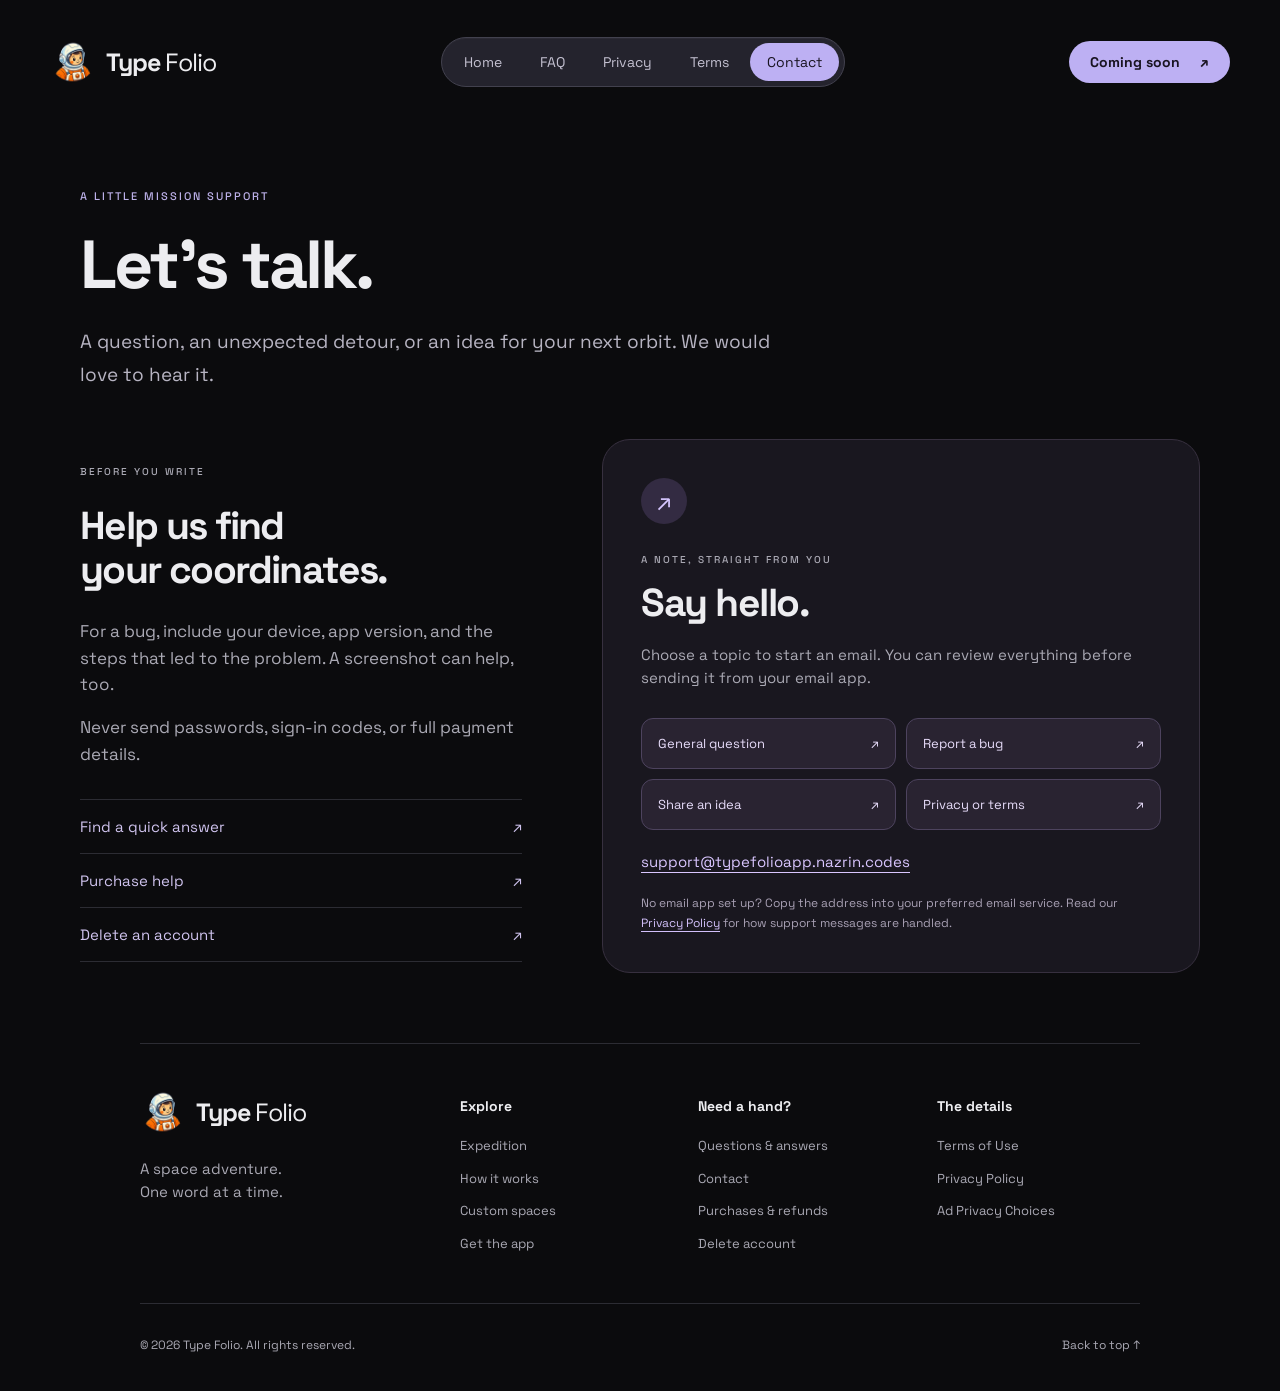
==== contact/index.html @ df559424 "Initial release." ====
<!doctype html><html lang="en"><head><meta charset="utf-8"><meta name="viewport" content="width=device-width, initial-scale=1"><meta name="theme-color" content="#0b0b0d"><meta name="color-scheme" content="dark"><meta name="description" content="Get help with Type Folio. Questions, feedback, account help, and purchase support."><title>Contact — Type Folio</title><link rel="icon" type="image/png" href="../favicon.png"><link rel="apple-touch-icon" href="../assets/apple-touch-icon.png"><link rel="stylesheet" href="../styles.css"><link rel="stylesheet" href="../site-pages.css"><script src="../script.js" defer></script></head><body class="reading-page" id="top"><a class="skip-link" href="#main">Skip to content</a><div class="header-shell"><header class="site-header container">
<a class="brand" href="../index.html" aria-label="Type Folio home"><img src="../assets/icon.webp" width="46" height="46" alt=""><span>Type <b>Folio</b></span></a>
<button class="menu-toggle" type="button" aria-expanded="false" aria-controls="main-nav" aria-label="Open navigation"><span></span><span></span></button>
<nav class="main-nav" id="main-nav" aria-label="Main navigation"><a href="../index.html">Home</a><a href="../faq/">FAQ</a><a href="../privacy/">Privacy</a><a href="../terms/">Terms</a><a href="../contact/" class="active" aria-current="page">Contact</a></nav>
<a class="button header-cta" href="../index.html#download">Coming soon <span aria-hidden="true">↗</span></a>
</header></div>
<main class="container reading-main" id="main"><div class="legal-intro"><p class="eyebrow">A LITTLE MISSION SUPPORT</p><h1>Let’s talk.</h1><p>A question, an unexpected detour, or an idea for your next orbit. We would love to hear it.</p></div>
<div class="contact-layout"><section class="contact-copy"><p class="eyebrow">BEFORE YOU WRITE</p><h2>Help us find <br>your coordinates.</h2><p>For a bug, include your device, app version, and the steps that led to the problem. A screenshot can help, too.</p><p>Never send passwords, sign-in codes, or full payment details.</p><div class="contact-quicklinks"><a href="../faq/">Find a quick answer <span aria-hidden="true">↗</span></a><a href="../purchases/">Purchase help <span aria-hidden="true">↗</span></a><a href="../delete-account/">Delete an account <span aria-hidden="true">↗</span></a></div></section>
<section class="contact-card" aria-labelledby="contact-title"><span class="contact-symbol" aria-hidden="true">↗</span><p class="eyebrow">A NOTE, STRAIGHT FROM YOU</p><h2 id="contact-title">Say hello.</h2><p>Choose a topic to start an email. You can review everything before sending it from your email app.</p><div class="contact-topics"><a href="mailto:support@typefolioapp.nazrin.codes?subject=Type%20Folio%20support">General question <span aria-hidden="true">↗</span></a><a href="mailto:support@typefolioapp.nazrin.codes?subject=Type%20Folio%20bug%20report&amp;body=Device%3A%20%0AApp%20version%3A%20%0AWhat%20happened%3A%20">Report a bug <span aria-hidden="true">↗</span></a><a href="mailto:support@typefolioapp.nazrin.codes?subject=An%20idea%20for%20Type%20Folio">Share an idea <span aria-hidden="true">↗</span></a><a href="mailto:support@typefolioapp.nazrin.codes?subject=Type%20Folio%20privacy%20request">Privacy or terms <span aria-hidden="true">↗</span></a></div><p class="contact-email"><a href="mailto:support@typefolioapp.nazrin.codes">support@typefolioapp.nazrin.codes</a></p><p class="contact-note">No email app set up? Copy the address into your preferred email service. Read our <a href="../privacy/#website">Privacy Policy</a> for how support messages are handled.</p></section></div></main><footer class="site-footer container"><div class="footer-main"><div class="footer-brand"><a class="brand" href="../index.html"><img src="../assets/icon.webp" width="42" height="42" alt=""><span>Type <b>Folio</b></span></a><p>A space adventure.<br>One word at a time.</p></div><div class="footer-links"><h2>Explore</h2><a href="../index.html#expedition">Expedition</a><a href="../index.html#how-it-works">How it works</a><a href="../index.html#custom-spaces">Custom spaces</a><a href="../index.html#download">Get the app</a></div><div class="footer-links"><h2>Need a hand?</h2><a href="../faq/">Questions & answers</a><a href="../contact/">Contact</a><a href="../purchases/">Purchases & refunds</a><a href="../delete-account/">Delete account</a></div><div class="footer-links"><h2>The details</h2><a href="../terms/">Terms of Use</a><a href="../privacy/">Privacy Policy</a><a href="../ad-privacy/">Ad Privacy Choices</a></div></div><div class="footer-bottom"><p>© <span id="year">2026</span> Type Folio. All rights reserved.</p><a href="#top">Back to top <span aria-hidden="true">↑</span></a></div></footer></body></html>
---- styles.css ----
@font-face{font-family:Space;src:url('assets/space-grotesk.ttf') format('truetype');font-weight:300 700;font-display:swap}
:root{color-scheme:dark;--bg:#0b0b0d;--panel:#141418;--text:#ededf0;--muted:#aaa9b4;--line:#2c2c33;--blue:#849cff;--lilac:#beb1f5}
*{box-sizing:border-box}html{scroll-behavior:smooth;scroll-padding-top:110px}body{margin:0;background:var(--bg);color:var(--text);font-family:Space,Arial,sans-serif;-webkit-font-smoothing:antialiased}button,a{-webkit-tap-highlight-color:transparent}a{color:inherit;text-decoration:none}button{font:inherit;color:inherit;cursor:pointer}button:focus-visible,a:focus-visible,summary:focus-visible,[tabindex="0"]:focus-visible{outline:3px solid var(--blue);outline-offset:7px}img{display:block;max-width:100%;height:auto}p,h1,h2,h3{margin:0}p{color:var(--muted);line-height:1.55}button{border:0}svg{display:block}::selection{background:#8399ff;color:#0b0b0d}.container{width:min(100% - 64px,1000px);margin-inline:auto}.site-header{position:sticky;top:0;z-index:20;background:#0b0b0deF;backdrop-filter:blur(16px);border-bottom:1px solid var(--line)}.nav{height:82px;display:flex;align-items:center;justify-content:space-between}.brand{display:inline-flex;gap:10px;align-items:center;font-size:25px;letter-spacing:-1.3px;font-weight:700}.brand img{object-fit:contain}.button{display:inline-flex;align-items:center;justify-content:center;gap:30px;background:#2c2c33;padding:13px 27px;border-radius:10px;font-size:16px;font-weight:700;transition:background .2s,transform .2s}.button:hover{background:#3a3a45;transform:translateY(-2px)}.skip-link{position:fixed;top:-80px;left:20px;padding:16px;background:var(--text);color:var(--bg);z-index:100}.skip-link:focus{top:10px}
.hero{padding-top:134px;padding-bottom:110px}.hero h1{font-size:clamp(76px,9.1vw,132px);line-height:.99;letter-spacing:-8px;font-weight:700}.hero h1 span{color:var(--lilac)}.hero-bottom{margin-top:52px;display:flex;align-items:flex-end;justify-content:space-between}.hero-bottom p{font-size:25px;line-height:1.4}.text-link{display:inline-flex;align-items:center;gap:24px;font-size:16px;font-weight:500;padding-block:12px}.text-link:hover{color:var(--lilac)}.text-link span{font-size:24px}.showcase{display:grid;grid-template-columns:1fr 1fr;gap:45px;align-items:center;min-height:780px}.showcase-copy{padding-bottom:55px;position:relative;z-index:2}.feature-tabs button{width:100%;display:flex;justify-content:space-between;padding:22px 0;border-top:1px solid #45454e;background:transparent;text-align:left;color:#8d8c98;font-size:25px;font-weight:500;transition:color .2s}.feature-tabs button:last-child{border-bottom:1px solid #45454e}.feature-tabs button span{opacity:0}.feature-tabs button[aria-selected="true"],.feature-tabs button:hover{color:var(--text)}.feature-tabs button[aria-selected="true"] span{opacity:1;color:var(--lilac)}.preview-description{font-size:18px;margin-top:30px;max-width:355px;min-height:112px}.showcase-visual{position:relative;display:flex;justify-content:flex-end;isolation:isolate}.phone{position:relative;border:3px solid #53535b;border-radius:48px;padding:7px;background:#030305;box-shadow:inset 0 0 0 2px #202024,0 25px 65px #0007;flex-shrink:0;overflow:hidden}.phone img{width:100%;border-radius:37px}.phone .island{position:absolute;top:15px;left:50%;transform:translateX(-50%);width:25%;height:24px;background:#030305;border-radius:20px}.hero-phone{width:367px;transform:rotate(3deg)}.orbit{position:absolute;width:620px;height:300px;border:1px solid #363042;border-radius:50%;z-index:-1;left:-150px;top:290px;transform:rotate(-32deg)}.orbit-two{transform:rotate(30deg);border-color:#262532}.floating-star{position:absolute;font-size:70px;color:var(--lilac);left:0;top:100px}.section-space{margin-top:175px}.eyebrow,.mini-label{font-size:12px;letter-spacing:2px;font-weight:500;color:var(--muted)}h2{font-size:clamp(48px,6.5vw,86px);line-height:1.04;letter-spacing:-4.5px;font-weight:700}.intro h2{margin-top:27px}.large-copy{font-size:27px;line-height:1.5;max-width:860px;margin-top:36px}.giant-type{font-size:clamp(85px,12vw,166px);font-weight:700;line-height:.95;letter-spacing:-10px;position:relative;padding:135px 0 80px;color:#ededf0}.giant-type span{display:block;color:#38383f}.giant-type img{position:absolute;width:660px;top:55px;right:-75px;transform:rotate(-9deg);pointer-events:none}.section-heading{display:flex;justify-content:space-between;align-items:flex-end;gap:30px;margin-bottom:52px}.section-heading>p{font-size:24px;line-height:1.4;max-width:350px;padding-bottom:6px}.panel{background:var(--panel);border:1px solid var(--line);border-radius:30px;overflow:hidden}.gameplay-panel{height:675px;display:flex;gap:36px;padding:65px 50px 0 58px;position:relative;background:radial-gradient(ellipse at 90% 80%,#1d2741,transparent 65%),var(--panel)}.gameplay-copy{flex:1;padding-top:10px;z-index:1}.gameplay-copy h3,.leaderboard-copy h3{font-size:62px;letter-spacing:-3px;line-height:1.08;margin-top:28px}.gameplay-copy p{font-size:18px;max-width:310px;margin-top:24px}.gameplay-phone{width:345px;transform:rotate(7deg);align-self:flex-start}.word-keys{display:flex;gap:7px;margin-top:38px}.word-keys span{height:47px;width:44px;display:grid;place-items:center;background:#292b39;border:1px solid #4e5166;border-bottom:5px solid #1d1f2a;border-radius:9px;color:#d4d9fa;font-size:20px}.feature-grid{display:grid;grid-template-columns:1fr 1fr;gap:65px;margin-top:55px}.feature-card h3{font-size:30px;letter-spacing:-1px;margin:25px 0 13px}.feature-card p{font-size:19px}.feature-icon{width:54px;height:54px;display:grid;place-items:center;border-radius:15px}.ice{font-size:38px;background:#1b3448;color:#bce8ff}.shield{background:#163e31;color:#7aebb4;padding:8px}.difficulty-options{display:grid;grid-template-columns:repeat(3,1fr);gap:12px;margin-bottom:20px}.difficulty-options button{padding:22px 25px;border:1px solid var(--line);border-radius:14px;background:transparent;text-align:left;display:flex;justify-content:space-between;font-size:20px}.difficulty-options button span{font-size:14px;color:var(--muted)}.difficulty-options button[aria-selected=true]{background:#2b2938;border-color:#807694}.difficulty-options button[aria-selected=true] span{color:#e5d2ff}.difficulty-panel{display:grid;grid-template-columns:1fr 1fr;min-height:340px;padding:55px;align-items:center}.difficulty-panel h3{font-size:clamp(30px,4vw,56px);letter-spacing:-2px;margin:19px 0}.difficulty-panel p{max-width:350px;font-size:18px}.difficulty-art{position:relative;min-height:230px}.difficulty-art img{position:absolute;width:420px;max-width:none;top:-15px;left:-15px}.speed-line{position:absolute;left:0;top:50%;width:90px;height:1px;background:linear-gradient(90deg,transparent,#9a9ebd);transform:rotate(-25deg)}.speed-line:nth-child(2){top:70%;left:40px;width:130px}.speed-line:nth-child(3){top:90%;left:60px;width:70px}.custom-panel{height:700px;display:grid;grid-template-columns:1fr 1fr;gap:30px;padding:55px 55px 0}.custom-copy h3,.progress-grid h3{font-size:32px;letter-spacing:-1px}.custom-copy p{font-size:19px;max-width:340px;margin-top:20px}.custom-world{width:440px;max-width:125%;margin-top:16px;margin-left:-55px}.custom-phone{width:340px;margin-top:68px;transform:rotate(5deg)}.progress-grid{display:grid;grid-template-columns:1fr 1fr;gap:24px}.progress-grid article{height:620px;padding:40px 34px}.progress-grid p{font-size:19px;margin-top:18px}.badges-art{position:relative;height:310px;margin:10px -34px}.badges-art img{position:absolute;width:48%;top:90px;left:-5%;transform:rotate(-14deg)}.badges-art img:nth-child(2){width:65%;left:18%;top:26px;z-index:1;transform:rotate(4deg)}.badges-art img:nth-child(3){left:58%;transform:rotate(17deg)}.badge-panel>.mini-label{display:block;text-align:center;margin-top:15px}.growth-phone{width:280px;margin:37px auto 0;transform:rotate(-6deg)}.leaderboard-panel{height:700px;display:grid;grid-template-columns:1fr 1fr;gap:45px;padding:65px 50px 0 58px;background:radial-gradient(ellipse at 100% 100%,#172e37,transparent 65%),var(--panel)}.leaderboard-copy p{font-size:19px;margin-top:24px}.leaderboard-copy .text-link{margin-top:20px}.leaderboard-phone{width:340px;transform:rotate(6deg);margin-top:25px}.faq h2{margin-bottom:50px}.faq-list{border-top:1px solid var(--line)}details{border-bottom:1px solid var(--line);padding:27px 0}summary{list-style:none;display:flex;justify-content:space-between;align-items:center;gap:25px;cursor:pointer;font-size:23px;font-weight:500}summary::-webkit-details-marker{display:none}summary span{font-weight:300;font-size:33px;color:var(--muted)}details[open] summary span{transform:rotate(45deg)}details p{font-size:18px;max-width:790px;margin-top:20px;padding-right:30px}.download{padding-bottom:110px}.download-icon{margin-bottom:40px;width:110px}.download h2{font-size:clamp(60px,8.1vw,112px);letter-spacing:-6px}.download h2 span{color:var(--lilac)}.download>p{font-size:26px;margin-top:32px}.store-options{display:flex;flex-wrap:wrap;align-items:flex-start;gap:12px;margin-top:29px}.store-card{display:flex;align-items:center;gap:10px;background:#202025;border:1px solid #393940;border-radius:12px;padding:11px 19px;flex:0 0 auto;width:176px;max-width:100%;text-align:left}.store-card svg{width:27px;height:31px;flex-shrink:0}.store-card div>span{display:block;font-size:9px;line-height:1.4;color:var(--muted);white-space:nowrap}.store-card strong{display:block;font-size:19px;line-height:1.2;font-weight:700;letter-spacing:-.4px;white-space:nowrap}.footer{border-top:1px solid var(--line);display:flex;align-items:center;justify-content:space-between;gap:25px;padding-block:35px}.footer .brand{font-size:21px}.footer p{font-size:13px}.footer .text-link{font-size:13px}
@media(min-width:1500px){.hero{padding-top:155px}}@media(max-width:1000px){.giant-type img{right:-10px;width:59%}.hero h1{letter-spacing:-6px}.showcase{gap:25px}.hero-phone{width:320px}.showcase-visual{justify-content:center}.orbit{width:480px;left:-70px}.gameplay-panel,.leaderboard-panel{padding-inline:35px}.gameplay-phone,.leaderboard-phone{width:300px}.custom-panel{padding-inline:35px;gap:20px}.custom-phone{width:290px}.section-heading>p{font-size:20px}.progress-grid article{padding-inline:25px}.progress-grid h3{font-size:28px}}
@media(max-width:700px){.container{width:calc(100% - 40px)}.nav{height:72px}.brand{font-size:22px}.brand img{width:34px}.nav-cta{font-size:12px;padding:12px 16px;gap:14px}.hero{padding:82px 0 60px}.hero h1{font-size:clamp(62px,12vw,85px);letter-spacing:-4px;line-height:1.02}.hero-bottom{margin-top:32px;align-items:flex-start;flex-direction:column;gap:20px}.hero-bottom p{font-size:21px}.showcase{display:flex;flex-direction:column-reverse;gap:35px;min-height:0;overflow:hidden;padding-top:12px}.showcase-visual{width:100%;padding-bottom:8px}.hero-phone{width:265px;border-radius:38px;padding:5px;transform:rotate(3deg)}.phone img{border-radius:31px}.phone .island{height:18px;top:11px}.orbit{top:210px;left:calc(50% - 240px);width:480px;height:220px}.floating-star{left:2%;top:80px;font-size:48px}.showcase-copy{width:100%;padding-bottom:0}.feature-tabs button{padding:18px 0;font-size:23px}.preview-description{font-size:17px;min-height:80px;max-width:100%}.section-space{margin-top:100px}h2{font-size:48px;letter-spacing:-2.6px}.eyebrow{font-size:10px}.large-copy{font-size:22px;margin-top:25px}.giant-type{padding:75px 0 10px;font-size:85px;letter-spacing:-5px;min-height:280px}.giant-type img{width:80%;top:80px;right:-10px}.section-heading{display:block;margin-bottom:30px}.section-heading>p{margin-top:22px;font-size:21px}.panel{border-radius:23px}.gameplay-panel{height:855px;padding:35px 30px 0;display:block}.gameplay-copy h3{font-size:47px;margin-top:20px;letter-spacing:-2px}.gameplay-copy h3 br{display:none}.gameplay-copy p{font-size:17px;max-width:none}.word-keys{margin-top:25px}.gameplay-phone{width:260px;margin:40px auto 0;transform:rotate(5deg)}.phone{border-radius:38px;padding:5px}.feature-grid{grid-template-columns:1fr;gap:40px;margin-top:38px}.feature-card h3{font-size:27px;margin-top:18px}.feature-card p{font-size:18px}.difficulty-options{gap:7px}.difficulty-options button{padding:17px 10px;font-size:15px;display:block}.difficulty-options button span{display:block;font-size:11px;margin-top:6px}.difficulty-panel{padding:33px 27px;display:block;min-height:460px}.difficulty-panel h3{font-size:40px}.difficulty-panel p{font-size:17px}.difficulty-art{min-height:220px}.difficulty-art img{width:330px;left:0;top:-25px;max-width:115%}.custom-panel{height:850px;display:block;padding:35px 28px 0;position:relative}.custom-copy p{font-size:17px;max-width:none}.custom-world{width:210px;margin:-5px 0 0 auto;position:absolute;right:-30px;top:225px;z-index:2;pointer-events:none}.custom-phone{width:270px;margin:45px auto 0;transform:rotate(-5deg)}.progress-grid{grid-template-columns:1fr;gap:20px}.progress-grid article{height:520px;padding:34px 28px}.progress-grid h3{font-size:29px}.progress-grid p{font-size:17px}.badges-art{height:260px;margin-top:25px}.badge-panel>.mini-label{margin-top:0}.growth-phone{width:265px}.leaderboard-panel{height:840px;display:block;padding:35px 28px 0}.leaderboard-copy h3{font-size:48px;margin-top:23px;letter-spacing:-2px}.leaderboard-copy h3 br{display:none}.leaderboard-copy p{font-size:17px}.leaderboard-phone{width:270px;margin:35px auto 0}.faq h2{margin-bottom:30px}summary{font-size:18px;gap:15px}details{padding:22px 0}details p{font-size:16px}.download{padding-bottom:60px}.download-icon{width:85px;margin-bottom:30px}.download h2{font-size:clamp(45px,10.8vw,75px);letter-spacing:-3px}.download>p{font-size:22px}.store-options{gap:10px;margin-top:24px}.store-card{width:160px;padding:10px 12px;gap:8px}.store-card svg{width:23px;height:26px}.store-card strong{font-size:17px}.store-card div>span{font-size:8px}.footer{flex-wrap:wrap;padding-block:28px;gap:15px}.footer .brand{font-size:19px}.footer .text-link{margin-left:auto}.footer>p{order:3;width:100%}}
@media(prefers-reduced-motion:reduce){html{scroll-behavior:auto}*,*::before,*::after{animation:none!important;transition:none!important}}

/* Keep decorative artwork within the page without restricting section widths. */
main{overflow-x:clip}.showcase>*{min-width:0}.difficulty-panel>*{min-width:0}
@media(max-width:360px){.hero h1{font-size:55px}.nav-cta{padding-inline:10px;gap:8px}.brand{gap:6px;font-size:20px}.giant-type{font-size:72px}.download h2{font-size:42px}.store-card{width:140px;padding:10px;gap:6px}.store-card strong{font-size:16px}.gameplay-copy h3{font-size:40px}.phone{max-width:100%}}
---- site-pages.css ----
/* Shared Money Stack-inspired navigation, hero composition, and dark reading pages. */
.header-shell{margin:12px 12px 0;border:0;border-radius:0;background:transparent;position:relative;z-index:30}.site-header.container{position:relative;top:auto;min-height:100px;display:flex;align-items:center;justify-content:space-between;gap:20px;width:min(100% - 64px,1180px);background:transparent;backdrop-filter:none;border:0}.brand{white-space:nowrap;font-size:25px;letter-spacing:-1px}.brand b{font-weight:400}.brand img{width:46px;height:46px}.main-nav{display:flex;gap:4px;padding:5px;border:1px solid #42414e;border-radius:99px;background:#24232d;box-shadow:inset 0 1px 0 #ffffff08}.main-nav a{font-size:14px;padding:10px 17px;border-radius:99px;color:#c3c0d0;white-space:nowrap;transition:background .2s,color .2s}.main-nav a.active,.main-nav a[aria-current]{background:#bdb0f3;color:#191421}.main-nav a:hover:not([aria-current]){background:#393443;color:#eee6ff}.main-nav a:focus-visible{outline:2px solid #dfd3ff;outline-offset:3px}.header-cta{border-radius:99px;background:#bdb0f3;color:#191421;font-size:14px;padding:12px 21px;gap:20px}.header-cta:hover{background:#d0c5fc}.menu-toggle{display:none}.home-header{background:transparent}
.home-hero{position:relative;text-align:center;padding:0;margin-top:0;overflow:visible}.hero-copy{padding:64px 0 0;position:relative;z-index:2}.hero-eyebrow{display:inline-flex;align-items:center;gap:8px;border:1px solid #494258;border-radius:99px;background:#211d2b;padding:8px 14px;font-size:10px;letter-spacing:1.4px;color:#d0c3f7;margin-bottom:24px}.home-hero h1{font-size:clamp(60px,6.6vw,88px);line-height:1.04;letter-spacing:-4.5px}.highlight{position:relative;z-index:0;color:#c6b8fb;white-space:nowrap}.highlight:after{content:"";position:absolute;height:13px;bottom:4px;left:0;right:0;background:#67538b66;transform:rotate(-1.1deg);z-index:-1;border-radius:3px}.hero-description{font-size:20px;line-height:1.6;max-width:560px;margin:27px auto 24px}.hero-actions{display:flex;align-items:center;justify-content:center;gap:26px}.hero-actions .button{background:#bdb0f3;color:#191421;border-radius:99px;font-size:16px;padding:15px 24px;gap:24px}.hero-actions .text-link{font-size:15px}.platform-note{font-size:12px;margin-top:19px}.hero-stage{height:770px;position:relative;margin:60px auto 0;isolation:isolate}.stage-phone{position:absolute;left:50%;top:0;transform:translateX(-50%);border-radius:39px;padding:7px;border-width:2px}.stage-phone img{border-radius:30px}.phone-center{width:310px;z-index:3}.side-phone{width:245px;top:75px;z-index:1}.phone-left{transform:translateX(calc(-50% - 243px)) rotate(-10deg)}.phone-right{transform:translateX(calc(-50% + 243px)) rotate(10deg)}.stage-orbit{position:absolute;left:50%;top:32%;border:1px solid #8972ba4d;border-radius:50%;transform:translateX(-50%) rotate(-13deg);z-index:-1}.stage-orbit-one{width:940px;height:330px}.stage-orbit-two{width:1120px;height:490px;top:22%;opacity:.5}.hero-stage:before{content:"";position:absolute;inset:0 -100px 0;background:radial-gradient(ellipse,#33264155,transparent 65%);z-index:-2}.floating-card{position:absolute;z-index:5;display:flex;align-items:center;gap:13px;background:#24232ef2;border:1px solid #555062;border-radius:21px;box-shadow:0 16px 40px #0006;text-align:left;padding:16px 20px;backdrop-filter:blur(10px)}.floating-card strong{display:block;font-size:16px;letter-spacing:-.3px}.floating-card div>span{font-size:12px;color:var(--muted);display:block;margin-top:3px}.float-orbit{left:0;top:125px;transform:rotate(-4deg)}.float-words{right:0;bottom:130px;transform:rotate(4deg)}.round-symbol{display:grid;place-items:center;width:42px;height:42px;border-radius:50%;background:#393047;color:#d3c3ff;font-size:26px}.float-words img{width:48px}.home-hero+.showcase{margin-top:65px}
/* Footer routes are available without JavaScript. */
.site-footer{padding-top:90px;padding-bottom:30px;margin-top:80px;border-top:1px solid var(--line)}.footer-main{display:grid;grid-template-columns:1.4fr 1fr 1fr 1fr;gap:35px;padding-bottom:50px}.footer-brand p{font-size:15px;margin-top:17px}.footer-links h2{font-size:14px;line-height:1.4;letter-spacing:0;margin:8px 0 20px}.footer-links a{display:block;font-size:13px;color:var(--muted);margin-top:13px;line-height:1.5}.footer-links a:hover{color:var(--lilac)}.footer-bottom{border-top:1px solid var(--line);padding-top:25px;display:flex;align-items:center;justify-content:space-between;gap:20px;font-size:12px}.footer-bottom p{font-size:12px}.footer-bottom>a{padding:8px 0;color:var(--muted)}
/* Quiet reading surfaces, including system light-mode environments. */
.reading-page{color-scheme:dark;background:#0b0b0d;color:#ededf0}.reading-main.container{width:min(100% - 64px,1120px);overflow:visible}.legal-intro{padding:76px 0 48px;max-width:800px}.legal-intro .eyebrow{color:#bcb0e8;margin-bottom:23px;font-size:11px}.legal-intro h1{font-size:clamp(43px,6vw,68px);line-height:1.08;letter-spacing:-3px;margin:0}.legal-intro>p:not(.eyebrow){max-width:700px;font-size:19px;line-height:1.7;margin-top:25px;color:#b7b4c2}.legal-updated{display:inline-flex;gap:6px;flex-wrap:wrap;font-size:12px;color:#9590a5;margin-top:24px}.legal-layout{display:grid;grid-template-columns:220px minmax(0,1fr);gap:70px;align-items:start}.legal-toc{position:sticky;top:30px;display:flex;flex-direction:column;gap:15px;padding:24px;background:#15151b;border:1px solid #33303e;border-radius:22px}.legal-toc>span{font-size:10px;font-weight:700;letter-spacing:1.2px;color:#aaa1c0;margin-bottom:7px}.legal-toc>a{font-size:13px;line-height:1.5;color:#bab3cb}.legal-toc>a:hover,.legal-toc>a[aria-current=location]{color:#e2d5ff;text-decoration:underline;text-underline-offset:4px}.legal-content{min-width:0;max-width:760px}.legal-highlight{display:flex;gap:16px;background:#221d2c;border:1px solid #493b61;border-radius:22px;padding:23px 25px;margin-bottom:38px}.legal-highlight>span{color:#c5aff7;font-size:25px;line-height:1.3}.legal-highlight p{font-size:15px;line-height:1.75;color:#c2b8d5}.legal-highlight strong{display:block;color:#e0d2ff;margin-bottom:5px}.legal-content section{padding-bottom:30px;margin-bottom:30px;border-bottom:1px solid #2b2932;scroll-margin-top:30px}.legal-content h2{font-size:25px;line-height:1.3;letter-spacing:-.5px;font-weight:700;margin-bottom:17px}.legal-content h3{font-size:18px;letter-spacing:-.3px;line-height:1.5;margin-top:25px;margin-bottom:10px}.legal-content section p,.legal-content li{font-family:Space,Arial,sans-serif;font-size:16px;line-height:1.85;color:#b8b5c2}.legal-content section p+p{margin-top:15px}.legal-content ul,.legal-content ol{padding-left:24px;margin:14px 0 20px}.legal-content li+li{margin-top:12px}.legal-content strong{font-weight:600;color:#ddd8e7}.legal-content a,.contact-note a{text-decoration:underline;text-underline-offset:4px;color:#d2c0fa;overflow-wrap:anywhere}.legal-content a:hover,.contact-note a:hover{color:#eadeff}.legal-endnote{padding:2px 0 16px}.legal-endnote p{font-size:15px;margin-bottom:8px}.reading-page .site-footer{margin-top:70px;padding-top:45px}
/* Contact is an explicit email handoff, with no simulated form submission. */
.contact-layout{display:grid;grid-template-columns:.85fr 1.15fr;gap:80px;align-items:start}.contact-copy{padding-top:25px}.contact-copy .eyebrow{font-size:10px;margin-bottom:24px}.contact-copy h2{font-size:39px;line-height:1.15;letter-spacing:-1.6px;margin-bottom:25px}.contact-copy>p:not(.eyebrow){font-size:17px;margin-top:17px}.contact-quicklinks{margin-top:32px;border-top:1px solid var(--line)}.contact-quicklinks>a{display:flex;justify-content:space-between;border-bottom:1px solid var(--line);padding:17px 0;font-size:15px;color:#d0c4ef}.contact-card{background:#19171f;border:1px solid #37303f;border-radius:28px;padding:38px;position:relative}.contact-symbol{width:46px;height:46px;display:grid;place-items:center;border-radius:50%;background:#332b42;color:#d6c6ff;font-size:24px;margin-bottom:28px}.contact-card .eyebrow{font-size:10px;margin-bottom:15px}.contact-card h2{font-size:39px;letter-spacing:-1.5px}.contact-card>p:not(.eyebrow){font-size:15px;margin-top:20px}.contact-topics{display:grid;grid-template-columns:1fr 1fr;gap:10px;margin-top:28px}.contact-topics a{display:flex;align-items:center;justify-content:space-between;gap:10px;border:1px solid #4d435e;border-radius:12px;padding:16px;font-size:13px;background:#292331;color:#e7dcfa}.contact-topics a:hover{background:#3b2f4a}.contact-email{overflow-wrap:anywhere}.contact-email a{color:#d9c6ff;text-decoration:underline;text-underline-offset:5px}.contact-card>.contact-note{font-size:12px!important;line-height:1.7;color:#a8a0b4}
@media(max-width:1100px){.site-header.container{gap:15px;width:calc(100% - 48px)}.main-nav a{padding:10px 12px;font-size:13px}.header-cta{font-size:12px;padding:12px 17px;gap:12px}.site-header .brand{font-size:23px}.site-header .brand img{width:42px;height:42px}.legal-layout{grid-template-columns:185px minmax(0,1fr);gap:35px}.legal-toc{padding:22px 18px}.contact-layout{gap:35px}.float-orbit{left:0;top:65px}.float-words{bottom:100px}.side-phone{width:220px}.phone-left{transform:translateX(calc(-50% - 210px)) rotate(-10deg)}.phone-right{transform:translateX(calc(-50% + 210px)) rotate(10deg)}}
@media(max-width:850px){.header-cta{display:none}.main-nav a{font-size:12px;padding:10px 12px}.home-hero h1{font-size:68px;letter-spacing:-3.7px}.hero-stage{height:690px}.phone-center{width:280px}.side-phone{width:213px;top:90px}.phone-left{transform:translateX(calc(-50% - 191px)) rotate(-9deg)}.phone-right{transform:translateX(calc(-50% + 191px)) rotate(9deg)}.floating-card{padding:13px 16px}.floating-card strong{font-size:14px}.floating-card div>span{font-size:10px}.float-orbit{top:30px}.float-words{bottom:60px}.footer-main{grid-template-columns:repeat(3,minmax(0,1fr));gap:30px}.footer-brand{grid-column:1/-1}.contact-layout{grid-template-columns:1fr;gap:35px}.contact-copy{padding:0}.contact-copy h2 br{display:none}.legal-layout{gap:28px}.reading-main.container{width:calc(100% - 48px)}}
@media(max-width:640px){html{scroll-padding-top:25px}.header-shell{margin:8px 8px 0;border-radius:23px}.site-header.container{width:calc(100% - 32px);min-height:82px;z-index:35}.site-header .brand{font-size:23px;gap:8px}.site-header .brand img{width:41px;height:41px}.menu-toggle{display:flex;width:42px;height:42px;align-items:center;justify-content:center;flex-direction:column;gap:5px;border-radius:50%;border:1px solid #5c506f;background:#2b2338;color:#daccf7;z-index:36;flex-shrink:0}.menu-toggle>span{width:17px;height:2px;background:currentColor;transition:transform .2s}.menu-toggle[aria-expanded=true]>span:first-child{transform:translateY(3.5px) rotate(45deg)}.menu-toggle[aria-expanded=true]>span:last-child{transform:translateY(-3.5px) rotate(-45deg)}.main-nav{display:none;position:absolute;top:73px;left:0;right:0;padding:12px;flex-direction:column;border-radius:23px;background:#24202d;border-color:#51445f;box-shadow:0 18px 40px #0008;gap:4px}.main-nav.is-open{display:flex}.main-nav a{font-size:17px;padding:12px 18px}.home-hero.container{width:calc(100% - 40px)}.hero-copy{padding-top:38px}.hero-eyebrow{font-size:8px;padding:7px 11px;letter-spacing:1px;margin-bottom:22px}.home-hero h1{font-size:clamp(38px,9vw,58px);line-height:1.1;letter-spacing:-2.6px}.highlight:after{height:8px;bottom:2px}.hero-description{font-size:17px;margin:23px auto 20px;max-width:350px}.hero-actions{gap:8px;flex-direction:column}.hero-actions .button{font-size:14px;padding:14px 22px}.hero-actions .text-link{font-size:13px}.platform-note{font-size:10px;margin-top:16px}.hero-stage{height:570px;margin-top:43px}.phone-center{width:224px;padding:5px;border-radius:32px}.phone-center img{border-radius:25px}.side-phone{width:176px;top:56px;padding:5px;border-radius:29px}.side-phone img{border-radius:22px}.phone-left{transform:translateX(calc(-50% - 132px)) rotate(-9deg)}.phone-right{transform:translateX(calc(-50% + 132px)) rotate(9deg)}.stage-phone .island{top:10px;height:17px}.side-phone .island{height:13px;width:25%}.stage-orbit-one{width:630px;height:220px}.stage-orbit-two{width:730px;height:300px}.floating-card{padding:10px 13px;border-radius:16px;gap:8px}.floating-card strong{font-size:12px}.floating-card div>span{font-size:9px}.round-symbol{width:31px;height:31px;font-size:22px}.float-orbit{left:0;top:280px}.float-words{right:0;bottom:20px}.float-words img{width:34px;height:34px}.home-hero+.showcase{margin-top:25px}.site-footer{padding-top:35px;margin-top:50px}.footer-main{grid-template-columns:1fr 1fr;gap:30px 20px;padding-bottom:30px}.footer-brand p{font-size:13px;margin-top:13px}.footer-links h2{font-size:13px;margin-bottom:15px}.footer-links a{font-size:12px;margin-top:12px}.footer-bottom{align-items:flex-start;font-size:10px;gap:10px}.footer-bottom p{font-size:10px}.footer-bottom>a{padding:0;white-space:nowrap}.reading-main.container{width:calc(100% - 40px)}.legal-intro{padding:46px 0 30px}.legal-intro h1{font-size:43px;letter-spacing:-2px}.legal-intro .eyebrow{font-size:9px;letter-spacing:1.5px;margin-bottom:20px}.legal-intro>p:not(.eyebrow){font-size:17px;margin-top:20px}.legal-layout{grid-template-columns:1fr;gap:29px}.legal-toc{position:static;display:grid;grid-template-columns:1fr 1fr;gap:14px 18px;padding:22px}.legal-toc>span{grid-column:1/-1}.legal-toc>a{font-size:12px}.legal-highlight{padding:21px 20px;gap:12px;margin-bottom:29px}.legal-highlight p{font-size:14px}.legal-content h2{font-size:23px}.legal-content section p,.legal-content li{font-size:15px}.legal-content section{margin-bottom:26px;padding-bottom:26px}.reading-page .site-footer{padding-top:35px;margin-top:40px}.contact-copy h2{font-size:32px}.contact-copy>p:not(.eyebrow){font-size:15px}.contact-card{padding:26px 22px;border-radius:23px}.contact-card h2{font-size:34px}.contact-topics{gap:8px}.contact-topics a{font-size:12px;padding:14px 11px}.contact-email a{font-size:14px}}
@media(prefers-reduced-motion:reduce){.main-nav a,.menu-toggle>span{transition:none}}
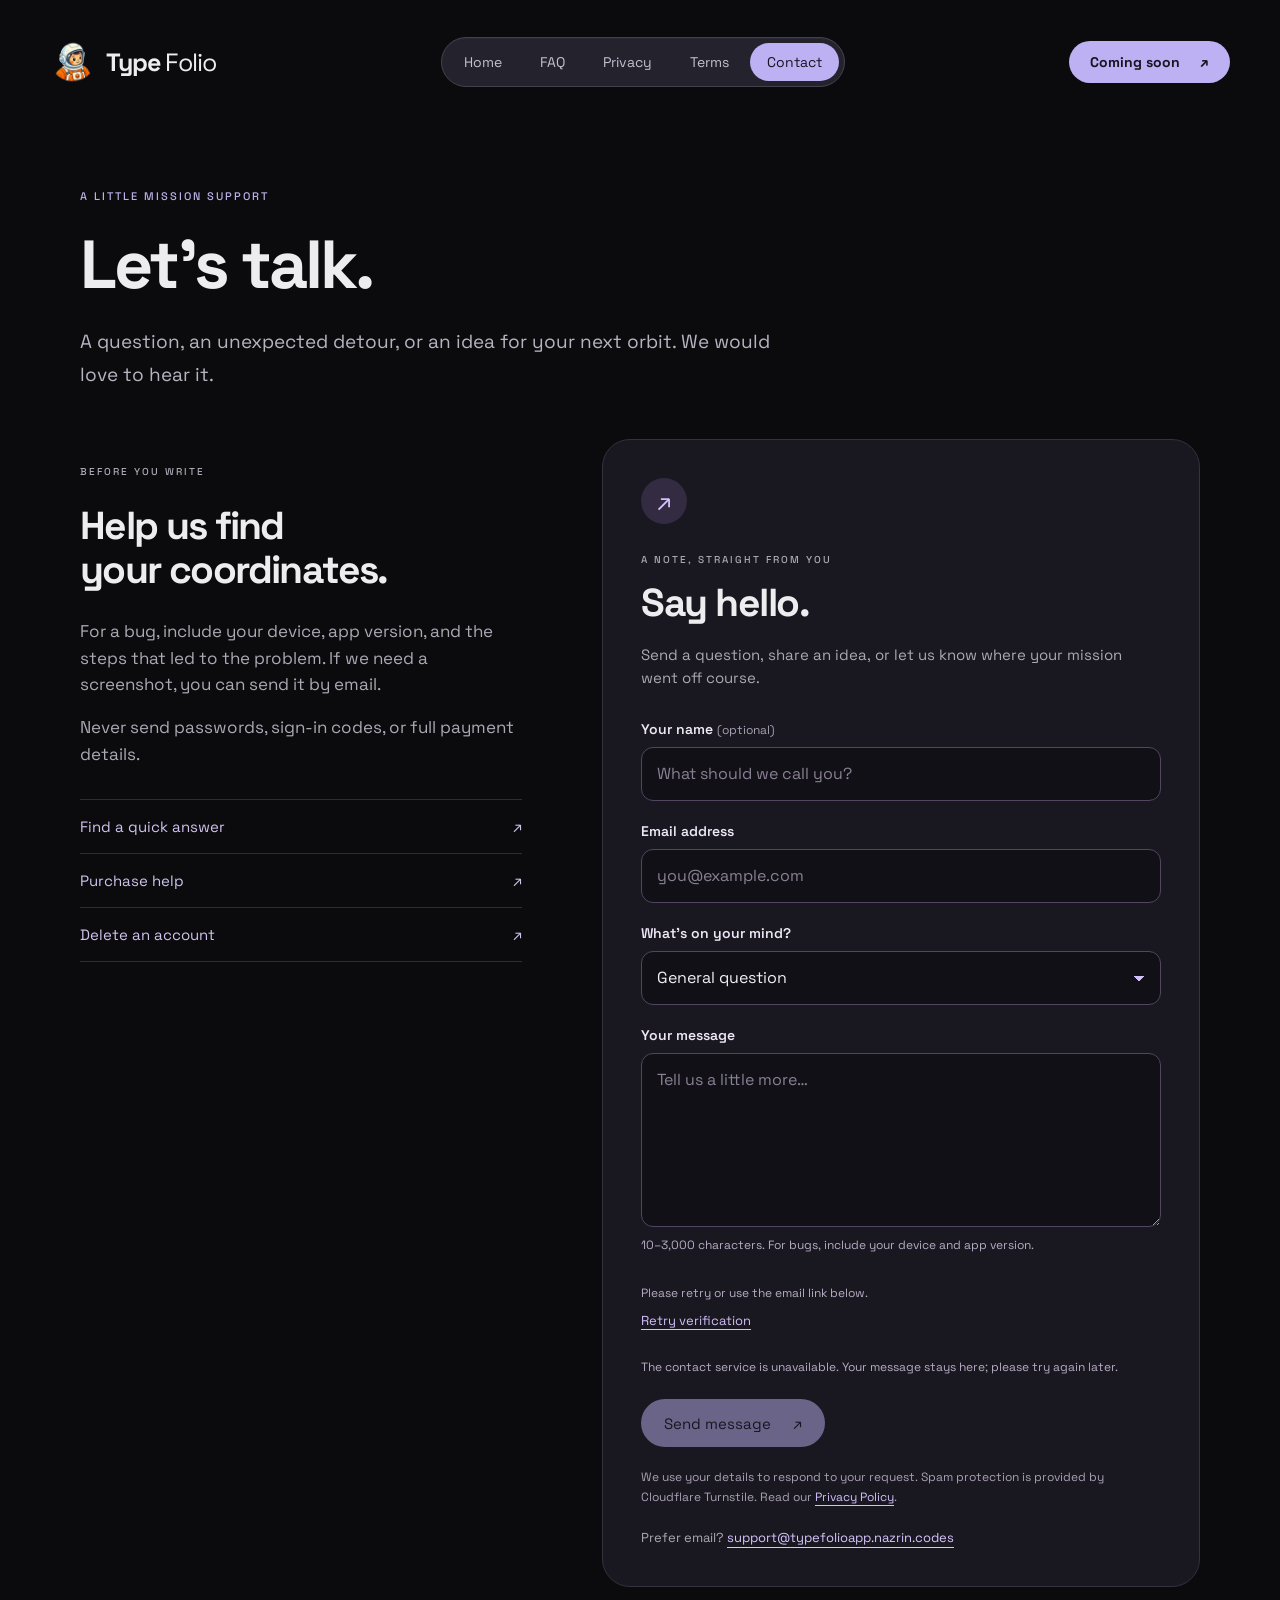
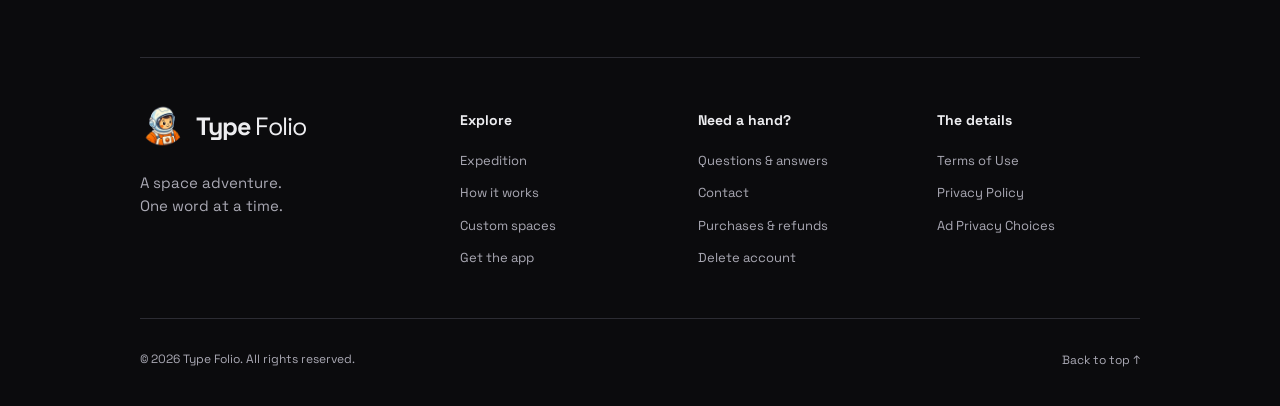
==== commit 7593ae71: "Added Contact form and Reset form." ====
--- a/contact/index.html
+++ b/contact/index.html
@@ -1,9 +1,51 @@
-<!doctype html><html lang="en"><head><meta charset="utf-8"><meta name="viewport" content="width=device-width, initial-scale=1"><meta name="theme-color" content="#0b0b0d"><meta name="color-scheme" content="dark"><meta name="description" content="Get help with Type Folio. Questions, feedback, account help, and purchase support."><title>Contact — Type Folio</title><link rel="icon" type="image/png" href="../favicon.png"><link rel="apple-touch-icon" href="../assets/apple-touch-icon.png"><link rel="stylesheet" href="../styles.css"><link rel="stylesheet" href="../site-pages.css"><script src="../script.js" defer></script></head><body class="reading-page" id="top"><a class="skip-link" href="#main">Skip to content</a><div class="header-shell"><header class="site-header container">
+<!doctype html><html lang="en"><head><meta charset="utf-8"><meta name="viewport" content="width=device-width, initial-scale=1"><meta name="theme-color" content="#0b0b0d"><meta name="color-scheme" content="dark"><meta name="description" content="Get help with Type Folio. Questions, feedback, account help, and purchase support."><title>Contact — Type Folio</title><link rel="icon" type="image/png" href="../favicon.png"><link rel="apple-touch-icon" href="../assets/apple-touch-icon.png"><link rel="stylesheet" href="../styles.css"><link rel="stylesheet" href="../site-pages.css"><script src="../script.js" defer></script><script src="../contact.js" defer></script></head><body class="reading-page" id="top"><a class="skip-link" href="#main">Skip to content</a><div class="header-shell"><header class="site-header container">
 <a class="brand" href="../index.html" aria-label="Type Folio home"><img src="../assets/icon.webp" width="46" height="46" alt=""><span>Type <b>Folio</b></span></a>
 <button class="menu-toggle" type="button" aria-expanded="false" aria-controls="main-nav" aria-label="Open navigation"><span></span><span></span></button>
 <nav class="main-nav" id="main-nav" aria-label="Main navigation"><a href="../index.html">Home</a><a href="../faq/">FAQ</a><a href="../privacy/">Privacy</a><a href="../terms/">Terms</a><a href="../contact/" class="active" aria-current="page">Contact</a></nav>
 <a class="button header-cta" href="../index.html#download">Coming soon <span aria-hidden="true">↗</span></a>
 </header></div>
 <main class="container reading-main" id="main"><div class="legal-intro"><p class="eyebrow">A LITTLE MISSION SUPPORT</p><h1>Let’s talk.</h1><p>A question, an unexpected detour, or an idea for your next orbit. We would love to hear it.</p></div>
-<div class="contact-layout"><section class="contact-copy"><p class="eyebrow">BEFORE YOU WRITE</p><h2>Help us find <br>your coordinates.</h2><p>For a bug, include your device, app version, and the steps that led to the problem. A screenshot can help, too.</p><p>Never send passwords, sign-in codes, or full payment details.</p><div class="contact-quicklinks"><a href="../faq/">Find a quick answer <span aria-hidden="true">↗</span></a><a href="../purchases/">Purchase help <span aria-hidden="true">↗</span></a><a href="../delete-account/">Delete an account <span aria-hidden="true">↗</span></a></div></section>
-<section class="contact-card" aria-labelledby="contact-title"><span class="contact-symbol" aria-hidden="true">↗</span><p class="eyebrow">A NOTE, STRAIGHT FROM YOU</p><h2 id="contact-title">Say hello.</h2><p>Choose a topic to start an email. You can review everything before sending it from your email app.</p><div class="contact-topics"><a href="mailto:support@typefolioapp.nazrin.codes?subject=Type%20Folio%20support">General question <span aria-hidden="true">↗</span></a><a href="mailto:support@typefolioapp.nazrin.codes?subject=Type%20Folio%20bug%20report&amp;body=Device%3A%20%0AApp%20version%3A%20%0AWhat%20happened%3A%20">Report a bug <span aria-hidden="true">↗</span></a><a href="mailto:support@typefolioapp.nazrin.codes?subject=An%20idea%20for%20Type%20Folio">Share an idea <span aria-hidden="true">↗</span></a><a href="mailto:support@typefolioapp.nazrin.codes?subject=Type%20Folio%20privacy%20request">Privacy or terms <span aria-hidden="true">↗</span></a></div><p class="contact-email"><a href="mailto:support@typefolioapp.nazrin.codes">support@typefolioapp.nazrin.codes</a></p><p class="contact-note">No email app set up? Copy the address into your preferred email service. Read our <a href="../privacy/#website">Privacy Policy</a> for how support messages are handled.</p></section></div></main><footer class="site-footer container"><div class="footer-main"><div class="footer-brand"><a class="brand" href="../index.html"><img src="../assets/icon.webp" width="42" height="42" alt=""><span>Type <b>Folio</b></span></a><p>A space adventure.<br>One word at a time.</p></div><div class="footer-links"><h2>Explore</h2><a href="../index.html#expedition">Expedition</a><a href="../index.html#how-it-works">How it works</a><a href="../index.html#custom-spaces">Custom spaces</a><a href="../index.html#download">Get the app</a></div><div class="footer-links"><h2>Need a hand?</h2><a href="../faq/">Questions & answers</a><a href="../contact/">Contact</a><a href="../purchases/">Purchases & refunds</a><a href="../delete-account/">Delete account</a></div><div class="footer-links"><h2>The details</h2><a href="../terms/">Terms of Use</a><a href="../privacy/">Privacy Policy</a><a href="../ad-privacy/">Ad Privacy Choices</a></div></div><div class="footer-bottom"><p>© <span id="year">2026</span> Type Folio. All rights reserved.</p><a href="#top">Back to top <span aria-hidden="true">↑</span></a></div></footer></body></html>+<div class="contact-layout"><section class="contact-copy"><p class="eyebrow">BEFORE YOU WRITE</p><h2>Help us find <br>your coordinates.</h2><p>For a bug, include your device, app version, and the steps that led to the problem. If we need a screenshot, you can send it by email.</p><p>Never send passwords, sign-in codes, or full payment details.</p><div class="contact-quicklinks"><a href="../faq/">Find a quick answer <span aria-hidden="true">↗</span></a><a href="../purchases/">Purchase help <span aria-hidden="true">↗</span></a><a href="../delete-account/">Delete an account <span aria-hidden="true">↗</span></a></div></section>
+<section class="contact-card" aria-labelledby="contact-title">
+  <span class="contact-symbol" aria-hidden="true">↗</span>
+  <p class="eyebrow">A NOTE, STRAIGHT FROM YOU</p>
+  <h2 id="contact-title">Say hello.</h2>
+  <p>Send a question, share an idea, or let us know where your mission went off course.</p>
+  <form id="contact-form" class="contact-form" data-contact-endpoint="/api/contact" action="/api/contact" method="post" aria-describedby="contact-delivery-note">
+    <div class="contact-field">
+      <label for="contact-name">Your name <span>(optional)</span></label>
+      <input id="contact-name" name="name" type="text" autocomplete="name" maxlength="80" placeholder="What should we call you?">
+    </div>
+    <div class="contact-field">
+      <label for="contact-email">Email address</label>
+      <input id="contact-email" name="email" type="email" autocomplete="email" inputmode="email" maxlength="254" required placeholder="you@example.com">
+    </div>
+    <div class="contact-field">
+      <label for="contact-topic">What’s on your mind?</label>
+      <select id="contact-topic" name="topic" required>
+        <option>General question</option><option>Bug report</option><option>Feature idea</option><option>Privacy or terms</option>
+      </select>
+    </div>
+    <div class="contact-field">
+      <label for="contact-message">Your message</label>
+      <textarea id="contact-message" name="message" rows="6" minlength="10" maxlength="3000" required aria-describedby="contact-message-hint" placeholder="Tell us a little more…"></textarea>
+      <small id="contact-message-hint">10–3,000 characters. For bugs, include your device and app version.</small>
+    </div>
+    <div class="contact-honeypot" aria-hidden="true" inert>
+      <label for="contact-website">Leave this field empty</label>
+      <input id="contact-website" name="website" type="text" tabindex="-1" autocomplete="off">
+    </div>
+    <div class="contact-verification">
+      <div id="contact-turnstile"></div>
+      <p id="contact-verification-status" class="contact-help" role="status">Loading spam protection…</p>
+      <button id="contact-retry" type="button" class="contact-retry" hidden>Retry verification</button>
+    </div>
+    <p id="contact-delivery-note" class="contact-help">Your message will be sent to Type Folio support when you submit this form.</p>
+    <button id="contact-submit" class="button contact-submit" type="button" disabled><span id="contact-submit-label">Send message</span><span aria-hidden="true">↗</span></button>
+    <p id="contact-status" class="contact-status" role="status" aria-live="polite" aria-atomic="true"></p>
+    <noscript><p class="contact-help">Please enable JavaScript to use the protected form, or email us using the link below.</p></noscript>
+  </form>
+  <p class="contact-note">We use your details to respond to your request. Spam protection is provided by Cloudflare Turnstile. Read our <a href="../privacy/#website">Privacy Policy</a>.</p>
+  <p class="contact-email">Prefer email? <a href="mailto:support@typefolioapp.nazrin.codes">support@typefolioapp.nazrin.codes</a></p>
+</section>
+</div></main><footer class="site-footer container"><div class="footer-main"><div class="footer-brand"><a class="brand" href="../index.html"><img src="../assets/icon.webp" width="42" height="42" alt=""><span>Type <b>Folio</b></span></a><p>A space adventure.<br>One word at a time.</p></div><div class="footer-links"><h2>Explore</h2><a href="../index.html#expedition">Expedition</a><a href="../index.html#how-it-works">How it works</a><a href="../index.html#custom-spaces">Custom spaces</a><a href="../index.html#download">Get the app</a></div><div class="footer-links"><h2>Need a hand?</h2><a href="../faq/">Questions & answers</a><a href="../contact/">Contact</a><a href="../purchases/">Purchases & refunds</a><a href="../delete-account/">Delete account</a></div><div class="footer-links"><h2>The details</h2><a href="../terms/">Terms of Use</a><a href="../privacy/">Privacy Policy</a><a href="../ad-privacy/">Ad Privacy Choices</a></div></div><div class="footer-bottom"><p>© <span id="year">2026</span> Type Folio. All rights reserved.</p><a href="#top">Back to top <span aria-hidden="true">↑</span></a></div></footer></body></html>
--- a/site-pages.css
+++ b/site-pages.css
@@ -5,9 +5,32 @@
 .site-footer{padding-top:90px;padding-bottom:30px;margin-top:80px;border-top:1px solid var(--line)}.footer-main{display:grid;grid-template-columns:1.4fr 1fr 1fr 1fr;gap:35px;padding-bottom:50px}.footer-brand p{font-size:15px;margin-top:17px}.footer-links h2{font-size:14px;line-height:1.4;letter-spacing:0;margin:8px 0 20px}.footer-links a{display:block;font-size:13px;color:var(--muted);margin-top:13px;line-height:1.5}.footer-links a:hover{color:var(--lilac)}.footer-bottom{border-top:1px solid var(--line);padding-top:25px;display:flex;align-items:center;justify-content:space-between;gap:20px;font-size:12px}.footer-bottom p{font-size:12px}.footer-bottom>a{padding:8px 0;color:var(--muted)}
 /* Quiet reading surfaces, including system light-mode environments. */
 .reading-page{color-scheme:dark;background:#0b0b0d;color:#ededf0}.reading-main.container{width:min(100% - 64px,1120px);overflow:visible}.legal-intro{padding:76px 0 48px;max-width:800px}.legal-intro .eyebrow{color:#bcb0e8;margin-bottom:23px;font-size:11px}.legal-intro h1{font-size:clamp(43px,6vw,68px);line-height:1.08;letter-spacing:-3px;margin:0}.legal-intro>p:not(.eyebrow){max-width:700px;font-size:19px;line-height:1.7;margin-top:25px;color:#b7b4c2}.legal-updated{display:inline-flex;gap:6px;flex-wrap:wrap;font-size:12px;color:#9590a5;margin-top:24px}.legal-layout{display:grid;grid-template-columns:220px minmax(0,1fr);gap:70px;align-items:start}.legal-toc{position:sticky;top:30px;display:flex;flex-direction:column;gap:15px;padding:24px;background:#15151b;border:1px solid #33303e;border-radius:22px}.legal-toc>span{font-size:10px;font-weight:700;letter-spacing:1.2px;color:#aaa1c0;margin-bottom:7px}.legal-toc>a{font-size:13px;line-height:1.5;color:#bab3cb}.legal-toc>a:hover,.legal-toc>a[aria-current=location]{color:#e2d5ff;text-decoration:underline;text-underline-offset:4px}.legal-content{min-width:0;max-width:760px}.legal-highlight{display:flex;gap:16px;background:#221d2c;border:1px solid #493b61;border-radius:22px;padding:23px 25px;margin-bottom:38px}.legal-highlight>span{color:#c5aff7;font-size:25px;line-height:1.3}.legal-highlight p{font-size:15px;line-height:1.75;color:#c2b8d5}.legal-highlight strong{display:block;color:#e0d2ff;margin-bottom:5px}.legal-content section{padding-bottom:30px;margin-bottom:30px;border-bottom:1px solid #2b2932;scroll-margin-top:30px}.legal-content h2{font-size:25px;line-height:1.3;letter-spacing:-.5px;font-weight:700;margin-bottom:17px}.legal-content h3{font-size:18px;letter-spacing:-.3px;line-height:1.5;margin-top:25px;margin-bottom:10px}.legal-content section p,.legal-content li{font-family:Space,Arial,sans-serif;font-size:16px;line-height:1.85;color:#b8b5c2}.legal-content section p+p{margin-top:15px}.legal-content ul,.legal-content ol{padding-left:24px;margin:14px 0 20px}.legal-content li+li{margin-top:12px}.legal-content strong{font-weight:600;color:#ddd8e7}.legal-content a,.contact-note a{text-decoration:underline;text-underline-offset:4px;color:#d2c0fa;overflow-wrap:anywhere}.legal-content a:hover,.contact-note a:hover{color:#eadeff}.legal-endnote{padding:2px 0 16px}.legal-endnote p{font-size:15px;margin-bottom:8px}.reading-page .site-footer{margin-top:70px;padding-top:45px}
-/* Contact is an explicit email handoff, with no simulated form submission. */
+/* Contact form and direct email fallback. */
 .contact-layout{display:grid;grid-template-columns:.85fr 1.15fr;gap:80px;align-items:start}.contact-copy{padding-top:25px}.contact-copy .eyebrow{font-size:10px;margin-bottom:24px}.contact-copy h2{font-size:39px;line-height:1.15;letter-spacing:-1.6px;margin-bottom:25px}.contact-copy>p:not(.eyebrow){font-size:17px;margin-top:17px}.contact-quicklinks{margin-top:32px;border-top:1px solid var(--line)}.contact-quicklinks>a{display:flex;justify-content:space-between;border-bottom:1px solid var(--line);padding:17px 0;font-size:15px;color:#d0c4ef}.contact-card{background:#19171f;border:1px solid #37303f;border-radius:28px;padding:38px;position:relative}.contact-symbol{width:46px;height:46px;display:grid;place-items:center;border-radius:50%;background:#332b42;color:#d6c6ff;font-size:24px;margin-bottom:28px}.contact-card .eyebrow{font-size:10px;margin-bottom:15px}.contact-card h2{font-size:39px;letter-spacing:-1.5px}.contact-card>p:not(.eyebrow){font-size:15px;margin-top:20px}.contact-topics{display:grid;grid-template-columns:1fr 1fr;gap:10px;margin-top:28px}.contact-topics a{display:flex;align-items:center;justify-content:space-between;gap:10px;border:1px solid #4d435e;border-radius:12px;padding:16px;font-size:13px;background:#292331;color:#e7dcfa}.contact-topics a:hover{background:#3b2f4a}.contact-email{overflow-wrap:anywhere}.contact-email a{color:#d9c6ff;text-decoration:underline;text-underline-offset:5px}.contact-card>.contact-note{font-size:12px!important;line-height:1.7;color:#a8a0b4}
 @media(max-width:1100px){.site-header.container{gap:15px;width:calc(100% - 48px)}.main-nav a{padding:10px 12px;font-size:13px}.header-cta{font-size:12px;padding:12px 17px;gap:12px}.site-header .brand{font-size:23px}.site-header .brand img{width:42px;height:42px}.legal-layout{grid-template-columns:185px minmax(0,1fr);gap:35px}.legal-toc{padding:22px 18px}.contact-layout{gap:35px}.float-orbit{left:0;top:65px}.float-words{bottom:100px}.side-phone{width:220px}.phone-left{transform:translateX(calc(-50% - 210px)) rotate(-10deg)}.phone-right{transform:translateX(calc(-50% + 210px)) rotate(10deg)}}
 @media(max-width:850px){.header-cta{display:none}.main-nav a{font-size:12px;padding:10px 12px}.home-hero h1{font-size:68px;letter-spacing:-3.7px}.hero-stage{height:690px}.phone-center{width:280px}.side-phone{width:213px;top:90px}.phone-left{transform:translateX(calc(-50% - 191px)) rotate(-9deg)}.phone-right{transform:translateX(calc(-50% + 191px)) rotate(9deg)}.floating-card{padding:13px 16px}.floating-card strong{font-size:14px}.floating-card div>span{font-size:10px}.float-orbit{top:30px}.float-words{bottom:60px}.footer-main{grid-template-columns:repeat(3,minmax(0,1fr));gap:30px}.footer-brand{grid-column:1/-1}.contact-layout{grid-template-columns:1fr;gap:35px}.contact-copy{padding:0}.contact-copy h2 br{display:none}.legal-layout{gap:28px}.reading-main.container{width:calc(100% - 48px)}}
 @media(max-width:640px){html{scroll-padding-top:25px}.header-shell{margin:8px 8px 0;border-radius:23px}.site-header.container{width:calc(100% - 32px);min-height:82px;z-index:35}.site-header .brand{font-size:23px;gap:8px}.site-header .brand img{width:41px;height:41px}.menu-toggle{display:flex;width:42px;height:42px;align-items:center;justify-content:center;flex-direction:column;gap:5px;border-radius:50%;border:1px solid #5c506f;background:#2b2338;color:#daccf7;z-index:36;flex-shrink:0}.menu-toggle>span{width:17px;height:2px;background:currentColor;transition:transform .2s}.menu-toggle[aria-expanded=true]>span:first-child{transform:translateY(3.5px) rotate(45deg)}.menu-toggle[aria-expanded=true]>span:last-child{transform:translateY(-3.5px) rotate(-45deg)}.main-nav{display:none;position:absolute;top:73px;left:0;right:0;padding:12px;flex-direction:column;border-radius:23px;background:#24202d;border-color:#51445f;box-shadow:0 18px 40px #0008;gap:4px}.main-nav.is-open{display:flex}.main-nav a{font-size:17px;padding:12px 18px}.home-hero.container{width:calc(100% - 40px)}.hero-copy{padding-top:38px}.hero-eyebrow{font-size:8px;padding:7px 11px;letter-spacing:1px;margin-bottom:22px}.home-hero h1{font-size:clamp(38px,9vw,58px);line-height:1.1;letter-spacing:-2.6px}.highlight:after{height:8px;bottom:2px}.hero-description{font-size:17px;margin:23px auto 20px;max-width:350px}.hero-actions{gap:8px;flex-direction:column}.hero-actions .button{font-size:14px;padding:14px 22px}.hero-actions .text-link{font-size:13px}.platform-note{font-size:10px;margin-top:16px}.hero-stage{height:570px;margin-top:43px}.phone-center{width:224px;padding:5px;border-radius:32px}.phone-center img{border-radius:25px}.side-phone{width:176px;top:56px;padding:5px;border-radius:29px}.side-phone img{border-radius:22px}.phone-left{transform:translateX(calc(-50% - 132px)) rotate(-9deg)}.phone-right{transform:translateX(calc(-50% + 132px)) rotate(9deg)}.stage-phone .island{top:10px;height:17px}.side-phone .island{height:13px;width:25%}.stage-orbit-one{width:630px;height:220px}.stage-orbit-two{width:730px;height:300px}.floating-card{padding:10px 13px;border-radius:16px;gap:8px}.floating-card strong{font-size:12px}.floating-card div>span{font-size:9px}.round-symbol{width:31px;height:31px;font-size:22px}.float-orbit{left:0;top:280px}.float-words{right:0;bottom:20px}.float-words img{width:34px;height:34px}.home-hero+.showcase{margin-top:25px}.site-footer{padding-top:35px;margin-top:50px}.footer-main{grid-template-columns:1fr 1fr;gap:30px 20px;padding-bottom:30px}.footer-brand p{font-size:13px;margin-top:13px}.footer-links h2{font-size:13px;margin-bottom:15px}.footer-links a{font-size:12px;margin-top:12px}.footer-bottom{align-items:flex-start;font-size:10px;gap:10px}.footer-bottom p{font-size:10px}.footer-bottom>a{padding:0;white-space:nowrap}.reading-main.container{width:calc(100% - 40px)}.legal-intro{padding:46px 0 30px}.legal-intro h1{font-size:43px;letter-spacing:-2px}.legal-intro .eyebrow{font-size:9px;letter-spacing:1.5px;margin-bottom:20px}.legal-intro>p:not(.eyebrow){font-size:17px;margin-top:20px}.legal-layout{grid-template-columns:1fr;gap:29px}.legal-toc{position:static;display:grid;grid-template-columns:1fr 1fr;gap:14px 18px;padding:22px}.legal-toc>span{grid-column:1/-1}.legal-toc>a{font-size:12px}.legal-highlight{padding:21px 20px;gap:12px;margin-bottom:29px}.legal-highlight p{font-size:14px}.legal-content h2{font-size:23px}.legal-content section p,.legal-content li{font-size:15px}.legal-content section{margin-bottom:26px;padding-bottom:26px}.reading-page .site-footer{padding-top:35px;margin-top:40px}.contact-copy h2{font-size:32px}.contact-copy>p:not(.eyebrow){font-size:15px}.contact-card{padding:26px 22px;border-radius:23px}.contact-card h2{font-size:34px}.contact-topics{gap:8px}.contact-topics a{font-size:12px;padding:14px 11px}.contact-email a{font-size:14px}}
 @media(prefers-reduced-motion:reduce){.main-nav a,.menu-toggle>span{transition:none}}
+
+/* Protected contact form: consistent with the dark reading pages. */
+.contact-form{display:grid;gap:21px;margin-top:30px;min-width:0}
+.contact-field{display:grid;gap:9px;min-width:0}
+.contact-field label{font-size:14px;font-weight:600;color:#ede7f7}
+.contact-field label span{color:#a8a0b4;font-weight:400;font-size:12px}
+.contact-field input,.contact-field select,.contact-field textarea{box-sizing:border-box;width:100%;min-width:0;border:1px solid #51465f;border-radius:12px;background:#111016;color:#f2eef8;padding:14px 15px;font:inherit;font-size:16px;line-height:1.5;transition:border-color .15s,box-shadow .15s}
+.contact-field input::placeholder,.contact-field textarea::placeholder{color:#898093}
+.contact-field textarea{resize:vertical;min-height:160px}
+.contact-field select{appearance:none;-webkit-appearance:none;min-height:54px;padding-right:42px;background-image:linear-gradient(45deg,transparent 50%,#d2c0fa 50%),linear-gradient(135deg,#d2c0fa 50%,transparent 50%);background-position:calc(100% - 21px) 24px,calc(100% - 15px) 24px;background-size:6px 6px;background-repeat:no-repeat}
+.contact-field input:focus-visible,.contact-field select:focus-visible,.contact-field textarea:focus-visible{outline:2px solid #cbb7fa;outline-offset:3px;border-color:#cbb7fa}
+.contact-field small,.contact-help{font-size:12px!important;line-height:1.65;color:#b6acc4}
+.contact-honeypot{position:absolute;width:1px;height:1px;overflow:hidden;clip-path:inset(50%);white-space:nowrap}
+.contact-verification{min-width:0}.contact-verification .contact-help{margin-top:8px}
+.contact-retry{display:inline-block;border:0;background:transparent;color:#d2c0fa;padding:8px 0;font:inherit;font-size:13px;text-decoration:underline;text-underline-offset:4px;cursor:pointer}
+.contact-retry[hidden]{display:none}
+.contact-submit{justify-self:start;min-height:48px;border:1px solid transparent;background:#bdb0f3;color:#191421;padding:13px 22px;gap:22px;cursor:pointer;font:inherit;font-size:15px;border-radius:99px}
+.contact-submit:hover:not(:disabled){background:#d0c5fc}.contact-submit:disabled{opacity:.5;cursor:not-allowed}
+.contact-submit:focus-visible,.contact-retry:focus-visible{outline:2px solid #cbb7fa;outline-offset:4px}
+.contact-status{font-size:14px!important;line-height:1.65;color:#d6c6ff;overflow-wrap:anywhere}
+.contact-status:empty{display:none}.contact-status[data-state=success]{color:#8ce0b9}.contact-status[data-state=error]{color:#ffb7c7}
+.contact-card .contact-email{font-size:13px!important}.contact-card .contact-email a{font-size:inherit}
+@media(prefers-reduced-motion:reduce){.contact-field input,.contact-field select,.contact-field textarea{transition:none}}
